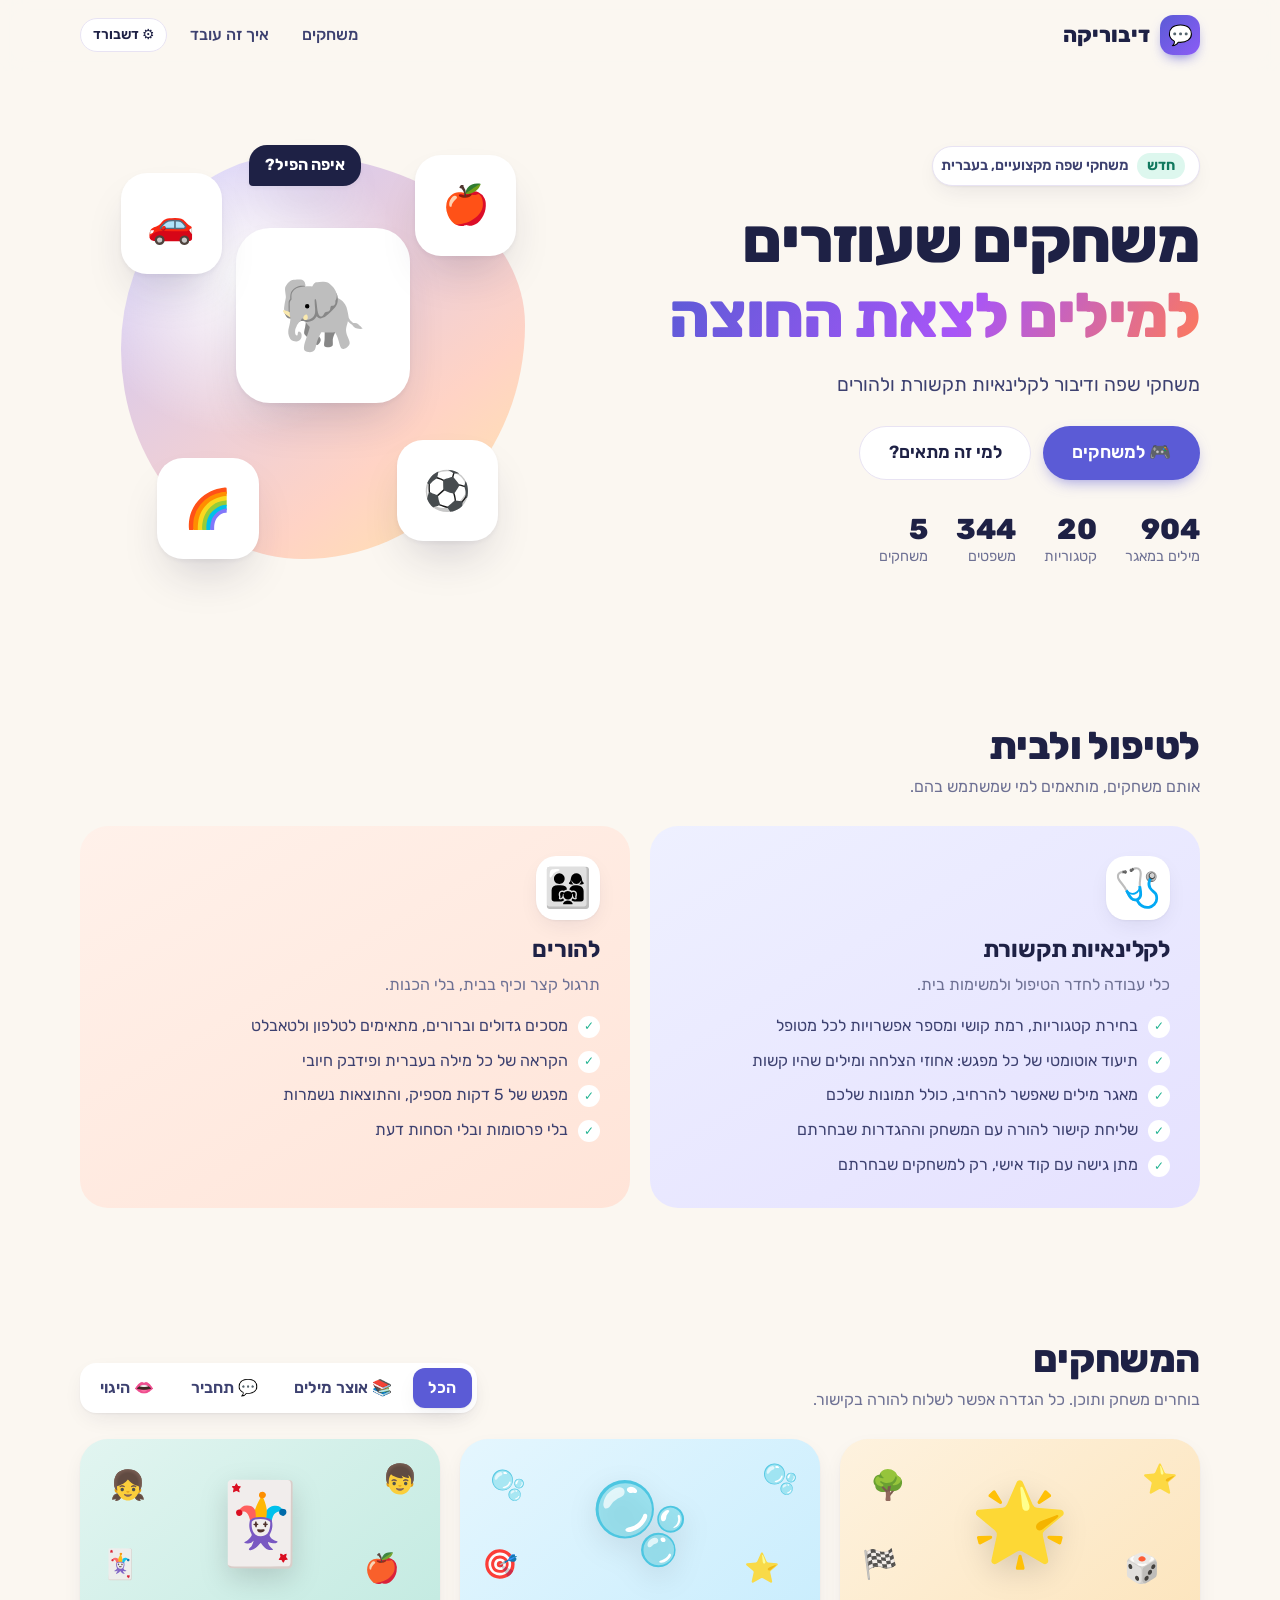
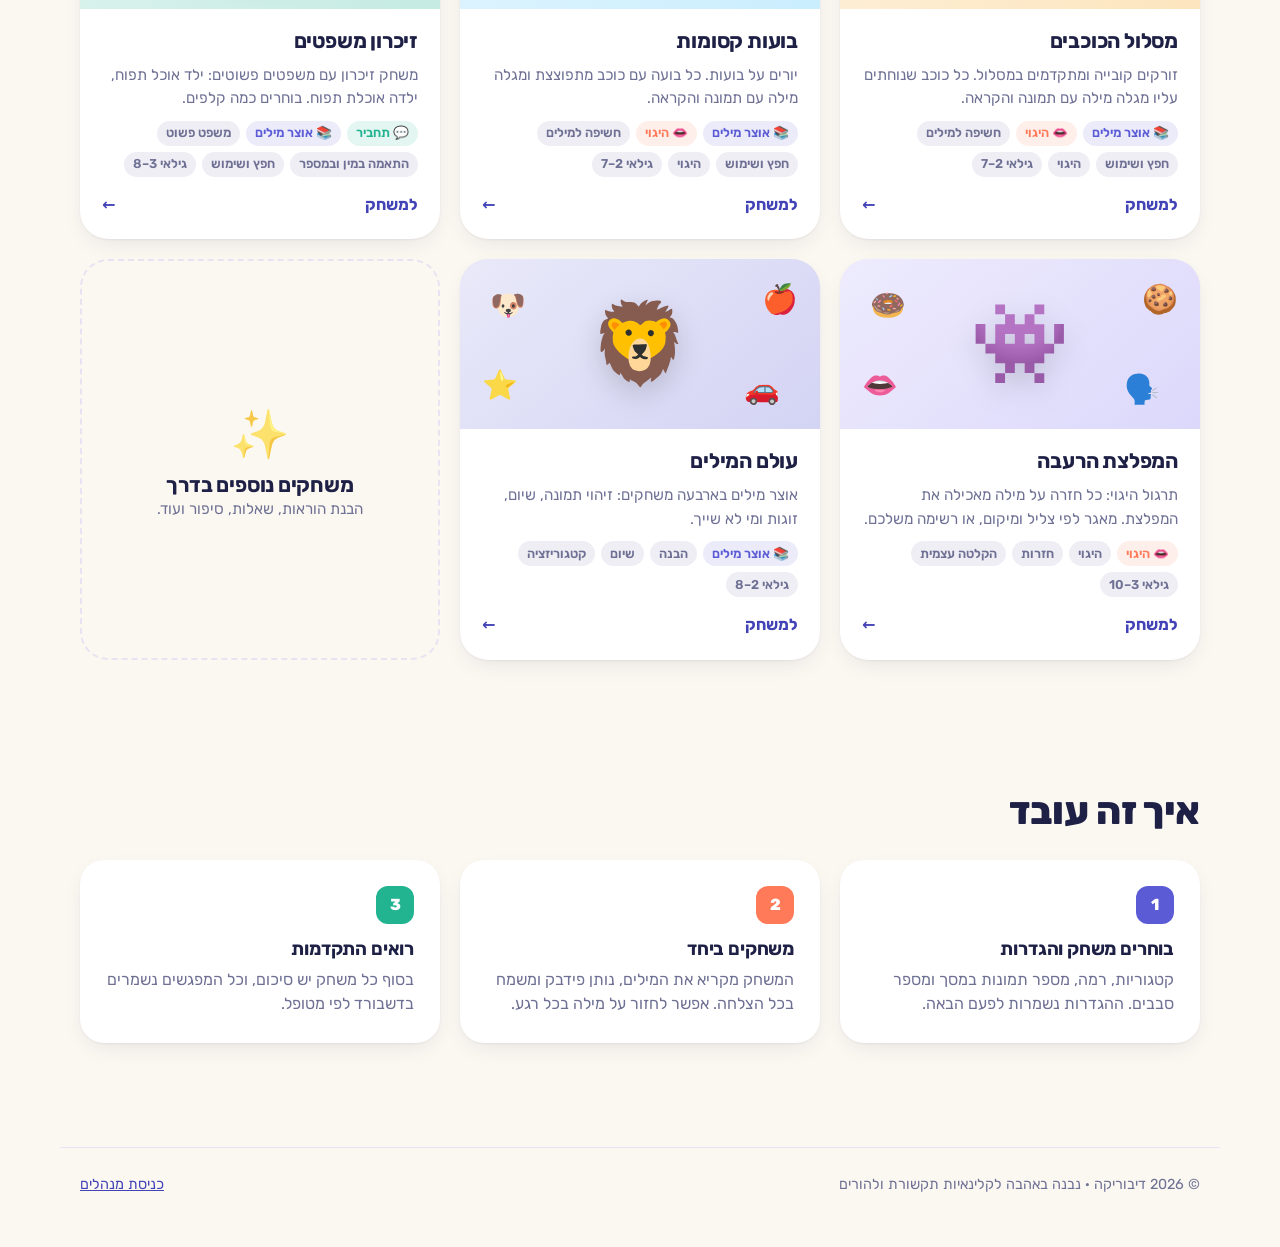
==== index.html @ 1055970c "דיבוריקה: משחקי שפה ודיבור לקלינאיות תקשורת ולהורים Co-Authored-By: Claude Opus 5.5 <noreply@anthrop" ====
<!doctype html>
<html lang="he" dir="rtl">
<head>
<meta charset="utf-8">
<meta name="viewport" content="width=device-width, initial-scale=1, viewport-fit=cover">
<title>דיבוריקה · משחקי שפה ודיבור</title>
<meta name="description" content="משחקי שפה ודיבור לקלינאיות תקשורת ולהורים: אוצר מילים, שיום, הבנה וקטגוריזציה.">
<meta name="theme-color" content="#5B5BD6">
<link rel="icon" href="data:image/svg+xml,<svg xmlns='http://www.w3.org/2000/svg' viewBox='0 0 100 100'><text y='.9em' font-size='90'>💬</text></svg>">
<link rel="preconnect" href="https://fonts.googleapis.com">
<link rel="preconnect" href="https://fonts.gstatic.com" crossorigin>
<link href="https://fonts.googleapis.com/css2?family=Rubik:wght@400;500;600;700;800&family=Noto+Color+Emoji&display=swap" rel="stylesheet">
<link rel="stylesheet" href="assets/style.css">
<style>
  .wrap { max-width: 1160px; margin: 0 auto; padding: 0 20px; }
  header.top { position: sticky; top: 0; z-index: 20; background: color-mix(in srgb, var(--bg) 82%, transparent); backdrop-filter: blur(12px); border-bottom: 1px solid transparent; transition: border-color .2s; }
  header.top.scrolled { border-bottom-color: var(--line); }
  .top .wrap { display: flex; align-items: center; justify-content: space-between; height: 70px; gap: 12px; }
  .logo { display: flex; align-items: center; gap: 10px; text-decoration: none; color: var(--ink); font-weight: 800; font-size: 1.35rem; }
  .logo-mark { width: 40px; height: 40px; border-radius: 13px; display: grid; place-items: center; background: linear-gradient(135deg, var(--brand), #8B5CF6); color: #fff; font-size: 20px; box-shadow: 0 6px 14px -6px var(--brand); }
  .logo-mark span { font-family: var(--emoji); }
  .top nav { display: flex; align-items: center; gap: 4px; }
  .top nav a.link { padding: .5em .9em; border-radius: 99px; text-decoration: none; color: var(--ink-2); font-weight: 500; }
  .top nav a.link:hover { background: var(--brand-soft); color: var(--brand-ink); }
  .user-pill { display: inline-flex; align-items: center; gap: 8px; }
  @media (max-width: 720px) { .top nav a.link { display: none; } }

  .hero { position: relative; overflow: hidden; padding: 56px 0 72px; }
  .hero .wrap { display: grid; grid-template-columns: 1.1fr .9fr; gap: 40px; align-items: center; }
  .eyebrow { display: inline-flex; align-items: center; gap: 8px; background: #fff; border: 1px solid var(--line); padding: 6px 14px 6px 8px; border-radius: 99px; font-weight: 600; font-size: .9rem; color: var(--ink-2); box-shadow: var(--shadow); }
  .eyebrow b { background: var(--mint-soft); color: #11795F; padding: 2px 10px; border-radius: 99px; font-weight: 700; }
  .hero h1 { font-size: clamp(2.3rem, 5.2vw, 3.9rem); font-weight: 800; margin: 18px 0 16px; letter-spacing: -.02em; }
  .hero h1 em { font-style: normal; background: linear-gradient(120deg, var(--brand), #A855F7 55%, var(--coral)); -webkit-background-clip: text; background-clip: text; color: transparent; }
  .hero .lead { font-size: 1.2rem; color: var(--ink-2); max-width: 34em; }
  .hero .ctas { display: flex; gap: 12px; flex-wrap: wrap; margin-top: 26px; }
  .stats { display: flex; gap: 28px; margin-top: 34px; flex-wrap: wrap; }
  .stats div { display: grid; }
  .stats b { font-size: 1.8rem; font-weight: 800; color: var(--ink); line-height: 1.1; }
  .stats span { color: var(--muted); font-size: .9rem; }

  .stage { position: relative; aspect-ratio: 1; max-width: 460px; margin-inline: auto; width: 100%; }
  .blob { position: absolute; inset: 6%; border-radius: 42% 58% 55% 45% / 48% 42% 58% 52%; background: radial-gradient(circle at 30% 30%, #fff 0, transparent 40%), linear-gradient(140deg, #C7C6FF, #FFD3C5 70%, #FFE7A8); animation: morph 14s ease-in-out infinite; }
  @keyframes morph { 50% { border-radius: 55% 45% 42% 58% / 58% 52% 48% 42%; transform: rotate(8deg); } }
  .bubble { position: absolute; background: #fff; border-radius: 26px; box-shadow: var(--shadow-lg); display: grid; place-items: center; font-family: var(--emoji); animation: float 6s ease-in-out infinite; }
  .bubble small { font-family: var(--font); font-size: .85rem; font-weight: 700; color: var(--ink-2); margin-top: -4px; }
  .b1 { width: 38%; aspect-ratio: 1; top: 22%; right: 31%; font-size: 4.5rem; animation-delay: -1s; border-radius: 34px; }
  .b2 { width: 22%; aspect-ratio: 1; top: 6%; right: 8%; font-size: 2.4rem; animation-delay: -2s; }
  .b3 { width: 22%; aspect-ratio: 1; top: 10%; left: 6%; font-size: 2.4rem; animation-delay: -3s; }
  .b4 { width: 22%; aspect-ratio: 1; bottom: 10%; right: 12%; font-size: 2.4rem; animation-delay: -4s; }
  .b5 { width: 22%; aspect-ratio: 1; bottom: 6%; left: 14%; font-size: 2.4rem; animation-delay: -5s; }
  .speech { position: absolute; top: 4%; left: 34%; background: var(--ink); color: #fff; padding: 8px 16px; border-radius: 18px 18px 18px 4px; font-weight: 700; box-shadow: var(--shadow-lg); animation: float 5s ease-in-out infinite; }
  @keyframes float { 50% { transform: translateY(-10px); } }
  @media (max-width: 860px) { .hero .wrap { grid-template-columns: 1fr; } .stage { max-width: 340px; order: -1; } .hero { padding-top: 24px; } }

  section.block { padding: 64px 0; }
  .sec-head { display: flex; align-items: end; justify-content: space-between; gap: 16px; margin-bottom: 26px; flex-wrap: wrap; }
  .sec-head h2 { font-size: clamp(1.7rem, 3.4vw, 2.4rem); font-weight: 800; margin: 0; }
  .sec-head p { margin: 6px 0 0; color: var(--muted); }
  .sec-head .seg { background: #fff; box-shadow: var(--shadow); }
  .sec-head .seg button.on { background: var(--brand); color: #fff; }

  .audience { display: grid; grid-template-columns: 1fr 1fr; gap: 20px; }
  .aud { border-radius: 28px; padding: 30px; position: relative; overflow: hidden; }
  .aud.slp { background: linear-gradient(150deg, #EEF0FF, #E5E1FF); }
  .aud.parents { background: linear-gradient(150deg, #FFF1EA, #FFE4D8); }
  .aud .ico { font-family: var(--emoji); font-size: 2.4rem; width: 64px; height: 64px; border-radius: 20px; background: #fff; display: grid; place-items: center; box-shadow: var(--shadow); margin-bottom: 16px; }
  .aud h3 { font-size: 1.45rem; }
  .aud ul { margin: 12px 0 0; padding: 0; list-style: none; display: grid; gap: 10px; }
  .aud li { display: flex; gap: 10px; align-items: start; color: var(--ink-2); }
  .aud li::before { content: '✓'; flex: none; width: 22px; height: 22px; border-radius: 50%; background: #fff; display: grid; place-items: center; font-size: .75rem; font-weight: 800; color: var(--mint); margin-top: 2px; }
  @media (max-width: 760px) { .audience { grid-template-columns: 1fr; } }

  .games { display: grid; grid-template-columns: repeat(auto-fill, minmax(290px, 1fr)); gap: 20px; }
  .game { background: var(--card); border-radius: 28px; box-shadow: var(--shadow); overflow: hidden; display: flex; flex-direction: column; text-decoration: none; color: inherit; transition: transform .2s, box-shadow .2s; }
  .game:hover { transform: translateY(-4px); box-shadow: var(--shadow-lg); }
  .game .art { height: 170px; display: grid; place-items: center; position: relative; overflow: hidden; }
  .game .art .em { font-family: var(--emoji); font-size: 5rem; filter: drop-shadow(0 10px 14px rgba(0,0,0,.15)); transition: transform .3s; }
  .game:hover .art .em { transform: scale(1.08) rotate(-4deg); }
  .game .art .mini { position: absolute; font-family: var(--emoji); font-size: 1.8rem; opacity: .9; }
  .game .body { padding: 20px 22px 22px; display: flex; flex-direction: column; gap: 10px; flex: 1; }
  .game h3 { font-size: 1.3rem; margin: 0; }
  .game p { margin: 0; color: var(--muted); font-size: .95rem; }
  .game .tags { display: flex; gap: 6px; flex-wrap: wrap; }
  .game .go { margin-top: auto; padding-top: 6px; display: flex; justify-content: space-between; align-items: center; font-weight: 700; color: var(--brand-ink); }
  .game.soon { border: 2px dashed var(--line); background: transparent; box-shadow: none; align-items: center; justify-content: center; text-align: center; padding: 30px; min-height: 280px; }
  .game.soon:hover { transform: none; box-shadow: none; }
  .game.soon .em { font-family: var(--emoji); font-size: 3rem; opacity: .7; }

  .steps { display: grid; grid-template-columns: repeat(3, 1fr); gap: 20px; counter-reset: s; }
  .step { background: var(--card); border-radius: 24px; padding: 26px; box-shadow: var(--shadow); position: relative; }
  .step::before { counter-increment: s; content: counter(s); width: 38px; height: 38px; border-radius: 12px; background: var(--brand); color: #fff; font-weight: 800; display: grid; place-items: center; margin-bottom: 14px; }
  .step:nth-child(2)::before { background: var(--coral); }
  .step:nth-child(3)::before { background: var(--mint); }
  .step h3 { font-size: 1.15rem; }
  .step p { color: var(--muted); margin: 0; }
  @media (max-width: 760px) { .steps { grid-template-columns: 1fr; } }

  footer { padding: 40px 0 50px; color: var(--muted); font-size: .9rem; }
  footer .wrap { display: flex; justify-content: space-between; gap: 16px; flex-wrap: wrap; border-top: 1px solid var(--line); padding-top: 26px; }
</style>
</head>
<body>
<header class="top" id="top">
  <div class="wrap">
    <a class="logo" href="index.html"><span class="logo-mark"><span>💬</span></span><span id="siteName">דיבוריקה</span></a>
    <nav>
      <a class="link" href="#games">משחקים</a>
      <a class="link" href="#how">איך זה עובד</a>
      <span id="userArea"></span>
      <a class="btn btn-outline btn-sm" href="dashboard.html">⚙️ דשבורד</a>
    </nav>
  </div>
</header>

<main>
  <section class="hero">
    <div class="wrap">
      <div>
        <span class="eyebrow"><b>חדש</b> משחקי שפה מקצועיים, בעברית</span>
        <h1>משחקים שעוזרים <em>למילים לצאת החוצה</em></h1>
        <p class="lead" id="tagline">משחקי שפה ודיבור לקלינאיות תקשורת ולהורים. בונים יחד אוצר מילים, הבנה ושיום, בטיפול ובבית.</p>
        <div class="ctas">
          <a class="btn btn-primary btn-lg" href="#games">🎮 למשחקים</a>
          <a class="btn btn-outline btn-lg" href="#for">למי זה מתאים?</a>
        </div>
        <div class="stats">
          <div><b id="statWords">–</b><span>מילים במאגר</span></div>
          <div><b id="statCats">–</b><span>קטגוריות</span></div>
          <div><b id="statSent">–</b><span>משפטים</span></div>
          <div><b id="statGames">–</b><span>משחקים</span></div>
        </div>
      </div>
      <div class="stage" aria-hidden="true">
        <div class="blob"></div>
        <div class="speech">איפה הפיל?</div>
        <div class="bubble b1">🐘</div>
        <div class="bubble b2">🍎</div>
        <div class="bubble b3">🚗</div>
        <div class="bubble b4">⚽</div>
        <div class="bubble b5">🌈</div>
      </div>
    </div>
  </section>

  <section class="block" id="for">
    <div class="wrap">
      <div class="sec-head"><div><h2>לטיפול ולבית</h2><p>אותם משחקים, מותאמים למי שמשתמש בהם.</p></div></div>
      <div class="audience">
        <div class="aud slp">
          <div class="ico">🩺</div>
          <h3>לקלינאיות תקשורת</h3>
          <p class="muted">כלי עבודה לחדר הטיפול ולמשימות בית.</p>
          <ul>
            <li>בחירת קטגוריות, רמת קושי ומספר אפשרויות לכל מטופל</li>
            <li>תיעוד אוטומטי של כל מפגש: אחוזי הצלחה ומילים שהיו קשות</li>
            <li>מאגר מילים שאפשר להרחיב, כולל תמונות שלכם</li>
            <li>שליחת קישור להורה עם המשחק וההגדרות שבחרתם</li>
            <li>מתן גישה עם קוד אישי, רק למשחקים שבחרתם</li>
          </ul>
        </div>
        <div class="aud parents">
          <div class="ico">👨‍👩‍👧</div>
          <h3>להורים</h3>
          <p class="muted">תרגול קצר וכיף בבית, בלי הכנות.</p>
          <ul>
            <li>מסכים גדולים וברורים, מתאימים לטלפון ולטאבלט</li>
            <li>הקראה של כל מילה בעברית ופידבק חיובי</li>
            <li>מפגש של 5 דקות מספיק, והתוצאות נשמרות</li>
            <li>בלי פרסומות ובלי הסחות דעת</li>
          </ul>
        </div>
      </div>
    </div>
  </section>

  <section class="block" id="games">
    <div class="wrap">
      <div class="sec-head"><div><h2>המשחקים</h2><p>בוחרים משחק ותוכן. כל הגדרה אפשר לשלוח להורה בקישור.</p></div><div class="seg" id="domains"></div></div>
      <div class="games" id="gameGrid"></div>
    </div>
  </section>

  <section class="block" id="how">
    <div class="wrap">
      <div class="sec-head"><div><h2>איך זה עובד</h2></div></div>
      <div class="steps">
        <div class="step"><h3>בוחרים משחק והגדרות</h3><p>קטגוריות, רמה, מספר תמונות במסך ומספר סבבים. ההגדרות נשמרות לפעם הבאה.</p></div>
        <div class="step"><h3>משחקים ביחד</h3><p>המשחק מקריא את המילים, נותן פידבק ומשמח בכל הצלחה. אפשר לחזור על מילה בכל רגע.</p></div>
        <div class="step"><h3>רואים התקדמות</h3><p>בסוף כל משחק יש סיכום, וכל המפגשים נשמרים בדשבורד לפי מטופל.</p></div>
      </div>
    </div>
  </section>
</main>

<footer>
  <div class="wrap">
    <span>© <span id="year"></span> <span class="siteNameF">דיבוריקה</span> · נבנה באהבה לקלינאיות תקשורת ולהורים</span>
    <a href="dashboard.html">כניסת מנהלים</a>
  </div>
</footer>

<script src="data/words.js"></script>
<script src="data/uses.js"></script>
<script src="data/sentences.js"></script>
<script src="data/artic.js"></script>
<script src="data/games.js"></script>
<script src="assets/core.js"></script>
<script>
(function () {
  let domain = '';
  document.getElementById('year').textContent = new Date().getFullYear();

  function render() {
    const st = DIB.get().settings;
    document.getElementById('siteName').textContent = st.siteName;
    document.querySelectorAll('.siteNameF').forEach(e => e.textContent = st.siteName);
    document.title = st.siteName + ' · משחקי שפה ודיבור';
    document.getElementById('tagline').textContent = st.tagline;
    document.getElementById('statWords').textContent = DIB.words().length.toLocaleString('he-IL');
    document.getElementById('statCats').textContent = DIB.categories().length;
    document.getElementById('statWords').textContent = (DIB.words().length + DIB.items('artic').length + DIB.items('uses').length).toLocaleString('he-IL');
    document.getElementById('statSent').textContent = DIB.items('sentences').length;
    document.getElementById('statGames').textContent = DIB.games().length;
    const dm = document.getElementById('domains');
    dm.innerHTML = '<button data-d="" class="' + (!domain ? 'on' : '') + '">הכל</button>' + Object.keys(DIB_DOMAINS).map(k => '<button data-d="' + k + '" class="' + (domain === k ? 'on' : '') + '">' + DIB_DOMAINS[k].emoji + ' ' + DIB_DOMAINS[k].name + '</button>').join('');
    dm.querySelectorAll('button').forEach(b => b.onclick = () => { domain = b.dataset.d; render(); });

    const u = DIB.currentUser();
    const ua = document.getElementById('userArea');
    ua.innerHTML = u
      ? '<span class="user-pill"><span class="chip">👋 ' + DIB.esc(u.name) + '</span><button class="btn btn-ghost btn-sm" id="logout">יציאה</button></span>'
      : (st.requireLogin ? '<button class="btn btn-ghost btn-sm" id="login">כניסה עם קוד</button>' : '');
    const lo = document.getElementById('logout'); if (lo) lo.onclick = () => { DIB.logout(); render(); };
    const li = document.getElementById('login'); if (li) li.onclick = () => DIB.loginDialog({ cancel: '#' }).then(render);

    const grid = document.getElementById('gameGrid');
    const minis = ['🍎', '🚗', '🐶', '⭐'];
    const MINI = { path: ['⭐', '🎲', '🌳', '🏁'], bubbles: ['🫧', '⭐', '🫧', '🎯'], memory: ['👦', '🍎', '👧', '🃏'], monster: ['🍪', '🗣️', '🍩', '👄'], vocab: minis };
    grid.innerHTML = DIB.games().filter(g => !domain || (g.domains || []).includes(domain)).map(g => {
      const locked = !DIB.canPlay(u, g.id);
      return '<a class="game" href="' + g.url + '">' +
        '<div class="art" style="background:linear-gradient(140deg,' + g.color + '22,' + g.color + '44)">' +
        (MINI[g.id] || minis).map((m, i) => '<span class="mini" style="' + ['top:18px;right:22px', 'bottom:18px;right:40px', 'top:24px;left:30px', 'bottom:22px;left:22px'][i] + '">' + m + '</span>').join('') +
        '<span class="em">' + g.emoji + '</span></div>' +
        '<div class="body"><h3>' + DIB.esc(g.name) + '</h3><p>' + DIB.esc(g.desc) + '</p>' +
        '<div class="tags">' + (g.domains || []).map(d => '<span class="chip" style="background:' + DIB_DOMAINS[d].color + '1f;color:' + DIB_DOMAINS[d].color + '">' + DIB_DOMAINS[d].emoji + ' ' + DIB_DOMAINS[d].name + '</span>').join('') + g.skills.map(k => '<span class="chip gray">' + DIB.esc(k) + '</span>').join('') + '<span class="chip gray">גילאי ' + DIB.esc(g.ages) + '</span></div>' +
        '<div class="go"><span>' + (locked ? '🔒 כניסה עם קוד' : 'למשחק') + '</span><span>←</span></div></div></a>';
    }).join('') +
    '<div class="game soon"><div class="em">✨</div><h3>משחקים נוספים בדרך</h3><p class="muted">הבנת הוראות, שאלות, סיפור ועוד.</p></div>';
  }

  render();
  DIB.on('change', render);
  const top = document.getElementById('top');
  addEventListener('scroll', () => top.classList.toggle('scrolled', scrollY > 8), { passive: true });
})();
</script>
</body>
</html>
---- assets/style.css ----
/* דיבוריקה · עיצוב משותף */
:root {
  --bg: #FBF7F1;
  --bg-2: #F3EEFF;
  --card: #FFFFFF;
  --ink: #1E2145;
  --ink-2: #3D4170;
  --muted: #6E7194;
  --line: #E8E3F3;
  --brand: #5B5BD6;
  --brand-ink: #4343B8;
  --brand-soft: #ECECFF;
  --coral: #FF7A59;
  --coral-soft: #FFE9E2;
  --mint: #22B391;
  --mint-soft: #DDF7EE;
  --sun: #FFBF3C;
  --sun-soft: #FFF3D6;
  --pink: #EC4899;
  --danger: #E5484D;
  --danger-soft: #FFE5E6;
  --radius: 22px;
  --radius-sm: 14px;
  --shadow: 0 1px 2px rgba(30, 33, 69, .05), 0 8px 24px -8px rgba(30, 33, 69, .12);
  --shadow-lg: 0 2px 4px rgba(30, 33, 69, .05), 0 24px 48px -16px rgba(30, 33, 69, .22);
  --font: 'Rubik', 'Heebo', system-ui, -apple-system, 'Segoe UI', Arial, sans-serif;
  --emoji: 'Noto Color Emoji', 'Apple Color Emoji', 'Segoe UI Emoji', sans-serif;
  color-scheme: light;
}

*, *::before, *::after { box-sizing: border-box; }
html { -webkit-text-size-adjust: 100%; }
body {
  margin: 0; background: var(--bg); color: var(--ink);
  font-family: var(--font); font-size: 16px; line-height: 1.55;
  -webkit-font-smoothing: antialiased;
}
h1, h2, h3, h4 { margin: 0 0 .4em; line-height: 1.2; letter-spacing: -.01em; }
p { margin: 0 0 1em; }
a { color: var(--brand-ink); }
button, input, select, textarea { font: inherit; color: inherit; }
img { max-width: 100%; }
.muted { color: var(--muted); }
.small { font-size: .875rem; }
.hidden, [hidden] { display: none !important; }
.sr-only { position: absolute; width: 1px; height: 1px; overflow: hidden; clip: rect(0 0 0 0); white-space: nowrap; }
:focus-visible { outline: 3px solid color-mix(in srgb, var(--brand) 55%, transparent); outline-offset: 2px; border-radius: 8px; }

/* ---------- כפתורים ---------- */
.btn {
  display: inline-flex; align-items: center; justify-content: center; gap: .5em;
  min-height: 44px; padding: .55em 1.15em; border-radius: 999px; border: 1.5px solid transparent;
  background: var(--card); color: var(--ink); font-weight: 600; text-decoration: none; cursor: pointer;
  transition: transform .12s ease, box-shadow .2s ease, background .2s ease, border-color .2s;
  white-space: nowrap; user-select: none;
}
.btn:hover { transform: translateY(-1px); }
.btn:active { transform: translateY(1px) scale(.98); }
.btn[disabled] { opacity: .5; pointer-events: none; }
.btn-primary { background: var(--brand); color: #fff; box-shadow: 0 6px 16px -6px color-mix(in srgb, var(--brand) 70%, transparent); }
.btn-primary:hover { background: var(--brand-ink); }
.btn-coral { background: var(--coral); color: #fff; box-shadow: 0 6px 16px -6px color-mix(in srgb, var(--coral) 70%, transparent); }
.btn-mint { background: var(--mint); color: #fff; }
.btn-outline { border-color: var(--line); background: var(--card); }
.btn-outline:hover { border-color: var(--brand); color: var(--brand-ink); }
.btn-ghost { background: transparent; }
.btn-ghost:hover { background: var(--brand-soft); }
.btn-danger { background: var(--danger-soft); color: var(--danger); }
.btn-danger:hover { background: var(--danger); color: #fff; }
.btn-sm { min-height: 34px; padding: .3em .85em; font-size: .875rem; }
.btn-lg { min-height: 54px; padding: .7em 1.6em; font-size: 1.1rem; }
.btn-icon { width: 44px; padding: 0; }
.btn-icon.btn-sm { width: 34px; }

/* ---------- טפסים ---------- */
.field { display: grid; gap: 6px; margin-bottom: 14px; }
.field > span { font-weight: 600; font-size: .9rem; color: var(--ink-2); }
.input, select.input, textarea.input {
  width: 100%; min-height: 44px; padding: .55em .9em; border-radius: 12px; border: 1.5px solid var(--line);
  background: #fff; transition: border-color .15s, box-shadow .15s;
}
.input:focus { outline: none; border-color: var(--brand); box-shadow: 0 0 0 4px var(--brand-soft); }
textarea.input { min-height: 120px; resize: vertical; line-height: 1.6; }
.check { display: inline-flex; align-items: center; gap: .5em; cursor: pointer; }
.check input { width: 18px; height: 18px; accent-color: var(--brand); }

.switch { position: relative; display: inline-block; width: 46px; height: 26px; flex: none; }
.switch input { opacity: 0; width: 0; height: 0; }
.switch i { position: absolute; inset: 0; border-radius: 99px; background: #D9D6E8; transition: .2s; cursor: pointer; }
.switch i::after { content: ''; position: absolute; top: 3px; right: 3px; width: 20px; height: 20px; border-radius: 50%; background: #fff; box-shadow: 0 1px 3px rgba(0,0,0,.2); transition: .2s; }
.switch input:checked + i { background: var(--mint); }
.switch input:checked + i::after { right: 23px; }
.switch input:focus-visible + i { outline: 3px solid var(--brand-soft); }

.seg { display: inline-flex; flex-wrap: wrap; gap: 6px; padding: 5px; border-radius: 16px; background: var(--bg-2); }
.seg button { border: 0; background: transparent; padding: .45em .95em; border-radius: 12px; font-weight: 600; cursor: pointer; color: var(--ink-2); min-height: 38px; }
.seg button.on { background: #fff; color: var(--brand-ink); box-shadow: var(--shadow); }

.chip { display: inline-flex; align-items: center; gap: .35em; padding: .2em .7em; border-radius: 99px; background: var(--brand-soft); color: var(--brand-ink); font-size: .8rem; font-weight: 600; }
.chip.mint { background: var(--mint-soft); color: #11795F; }
.chip.coral { background: var(--coral-soft); color: #C2410C; }
.chip.sun { background: var(--sun-soft); color: #9A6100; }
.chip.gray { background: #F0EEF5; color: var(--muted); }

/* ---------- כרטיסים ---------- */
.card { background: var(--card); border-radius: var(--radius); box-shadow: var(--shadow); padding: 22px; }

/* ---------- תמונות מילים ---------- */
.pic-emoji { font-family: var(--emoji); line-height: 1; display: inline-block; }
.pic-img { object-fit: contain; display: block; }
.pic-multi { display: inline-flex; align-items: center; justify-content: center; gap: .08em; line-height: 1; }
.pic-multi .pic-emoji { font-size: 1em; }
.pic-multi.n2 .pic-emoji { font-size: .78em; }
.pic-multi.n3 .pic-emoji { font-size: .62em; }
.pic-letter { display: inline-grid; place-items: center; width: 1.25em; height: 1.25em; border-radius: .32em; background: linear-gradient(140deg, var(--brand-soft), var(--coral-soft)); line-height: 1; }
.pic-letter span { font-size: .62em; font-weight: 800; color: var(--brand-ink); font-family: var(--font); }
.hl { color: var(--coral); text-decoration: underline; text-decoration-thickness: .12em; text-underline-offset: .18em; }

/* ---------- חלונות ---------- */
dialog.modal { border: 0; padding: 0; border-radius: 26px; box-shadow: var(--shadow-lg); max-width: min(560px, calc(100vw - 32px)); width: 100%; background: var(--card); color: var(--ink); }
dialog.modal::backdrop { background: rgba(30, 33, 69, .45); backdrop-filter: blur(4px); }
.modal-body { padding: 26px; max-height: calc(100vh - 80px); overflow: auto; }
.modal-head { display: flex; align-items: center; justify-content: space-between; gap: 12px; margin-bottom: 14px; }
.modal-head h2 { margin: 0; font-size: 1.35rem; }
.modal-foot { display: flex; gap: 10px; justify-content: flex-start; flex-wrap: wrap; margin-top: 18px; }

.login-card { padding: 34px 28px 26px; text-align: center; display: grid; gap: 12px; }
.login-badge { width: 72px; height: 72px; border-radius: 24px; margin: 0 auto 4px; display: grid; place-items: center; font-size: 36px; font-family: var(--emoji); background: linear-gradient(135deg, var(--brand-soft), var(--coral-soft)); }
.login-card h2 { margin: 0; }
.login-card p { margin: 0; }
.code-input { font-size: 2rem; text-align: center; letter-spacing: .35em; padding: .3em; border-radius: 16px; border: 2px solid var(--line); direction: ltr; }
.code-input:focus { outline: none; border-color: var(--brand); box-shadow: 0 0 0 4px var(--brand-soft); }
.login-err { color: var(--danger); min-height: 1.4em; font-size: .9rem; }
.login-card .check { justify-content: center; color: var(--muted); font-size: .9rem; }
.shake { animation: shake .35s; }
@keyframes shake { 25% { transform: translateX(-8px); } 50% { transform: translateX(8px); } 75% { transform: translateX(-4px); } }

/* ---------- הודעות ---------- */
.toasts { position: fixed; bottom: 20px; left: 50%; transform: translateX(-50%); display: grid; gap: 8px; z-index: 1000; width: max-content; max-width: calc(100vw - 32px); }
.toast { background: var(--ink); color: #fff; padding: 12px 18px; border-radius: 14px; box-shadow: var(--shadow-lg); font-weight: 500; animation: toastIn .25s ease; }
.toast.error { background: var(--danger); }
.toast.ok { background: var(--mint); }
.toast.out { opacity: 0; transform: translateY(8px); transition: .3s; }
@keyframes toastIn { from { opacity: 0; transform: translateY(10px); } }

/* ---------- קונפטי ---------- */
.confetti-layer { position: fixed; inset: 0; pointer-events: none; z-index: 999; overflow: hidden; }
.confetti-layer i { position: absolute; top: -20px; width: 10px; height: 14px; border-radius: 3px; animation: fall linear forwards; }
@keyframes fall { to { transform: translate(var(--dx), 105vh) rotate(var(--r)); opacity: .9; } }

/* ---------- חסום ---------- */
.blocked { min-height: 100vh; display: grid; place-items: center; padding: 16px; }
.blocked-card { text-align: center; background: var(--card); border-radius: 28px; padding: 40px 28px; box-shadow: var(--shadow-lg); max-width: 420px; }
.blocked-card .big { font-size: 64px; font-family: var(--emoji); }

@media (prefers-reduced-motion: reduce) {
  *, *::before, *::after { animation-duration: .01ms !important; transition-duration: .01ms !important; }
}
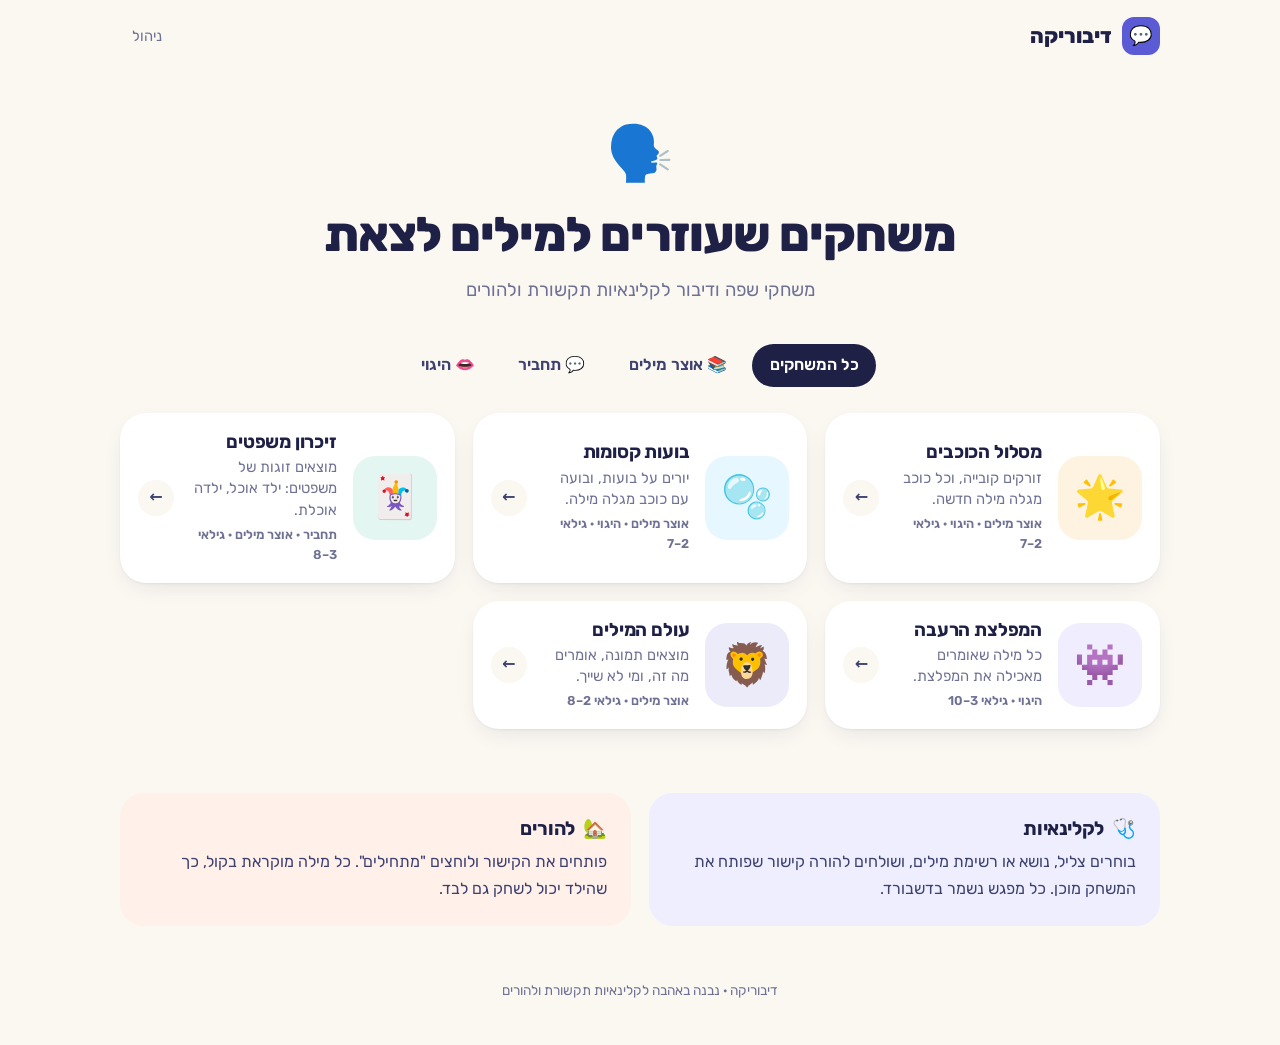
==== commit dd4bb0fc: "עיצוב רגוע ופשוט יותר: דף בית ממוקד, הגדרות נוספות מוסתרות, תפריט ניהול מקובץ Co-Authored-By: Claude" ====
--- a/index.html
+++ b/index.html
@@ -4,200 +4,81 @@
 <meta charset="utf-8">
 <meta name="viewport" content="width=device-width, initial-scale=1, viewport-fit=cover">
 <title>דיבוריקה · משחקי שפה ודיבור</title>
-<meta name="description" content="משחקי שפה ודיבור לקלינאיות תקשורת ולהורים: אוצר מילים, שיום, הבנה וקטגוריזציה.">
-<meta name="theme-color" content="#5B5BD6">
+<meta name="description" content="משחקי שפה ודיבור לקלינאיות תקשורת ולהורים: אוצר מילים, תחביר והיגוי.">
+<meta name="theme-color" content="#FBF7F1">
 <link rel="icon" href="data:image/svg+xml,<svg xmlns='http://www.w3.org/2000/svg' viewBox='0 0 100 100'><text y='.9em' font-size='90'>💬</text></svg>">
 <link rel="preconnect" href="https://fonts.googleapis.com">
 <link rel="preconnect" href="https://fonts.gstatic.com" crossorigin>
 <link href="https://fonts.googleapis.com/css2?family=Rubik:wght@400;500;600;700;800&family=Noto+Color+Emoji&display=swap" rel="stylesheet">
 <link rel="stylesheet" href="assets/style.css">
 <style>
-  .wrap { max-width: 1160px; margin: 0 auto; padding: 0 20px; }
-  header.top { position: sticky; top: 0; z-index: 20; background: color-mix(in srgb, var(--bg) 82%, transparent); backdrop-filter: blur(12px); border-bottom: 1px solid transparent; transition: border-color .2s; }
-  header.top.scrolled { border-bottom-color: var(--line); }
-  .top .wrap { display: flex; align-items: center; justify-content: space-between; height: 70px; gap: 12px; }
-  .logo { display: flex; align-items: center; gap: 10px; text-decoration: none; color: var(--ink); font-weight: 800; font-size: 1.35rem; }
-  .logo-mark { width: 40px; height: 40px; border-radius: 13px; display: grid; place-items: center; background: linear-gradient(135deg, var(--brand), #8B5CF6); color: #fff; font-size: 20px; box-shadow: 0 6px 14px -6px var(--brand); }
-  .logo-mark span { font-family: var(--emoji); }
-  .top nav { display: flex; align-items: center; gap: 4px; }
-  .top nav a.link { padding: .5em .9em; border-radius: 99px; text-decoration: none; color: var(--ink-2); font-weight: 500; }
-  .top nav a.link:hover { background: var(--brand-soft); color: var(--brand-ink); }
-  .user-pill { display: inline-flex; align-items: center; gap: 8px; }
-  @media (max-width: 720px) { .top nav a.link { display: none; } }
+  .wrap { max-width: 1080px; margin: 0 auto; padding: 0 20px; }
+  header.top .wrap { display: flex; align-items: center; justify-content: space-between; height: 72px; gap: 12px; }
+  .logo { display: flex; align-items: center; gap: 10px; text-decoration: none; color: var(--ink); font-weight: 800; font-size: 1.3rem; }
+  .logo-mark { width: 38px; height: 38px; border-radius: 12px; display: grid; place-items: center; background: var(--brand); font-family: var(--emoji); font-size: 19px; }
+  .top-actions { display: flex; align-items: center; gap: 6px; }
+  .link-quiet { color: var(--muted); text-decoration: none; font-size: .92rem; padding: .5em .8em; border-radius: 99px; }
+  .link-quiet:hover { color: var(--ink); background: #0000000a; }
 
-  .hero { position: relative; overflow: hidden; padding: 56px 0 72px; }
-  .hero .wrap { display: grid; grid-template-columns: 1.1fr .9fr; gap: 40px; align-items: center; }
-  .eyebrow { display: inline-flex; align-items: center; gap: 8px; background: #fff; border: 1px solid var(--line); padding: 6px 14px 6px 8px; border-radius: 99px; font-weight: 600; font-size: .9rem; color: var(--ink-2); box-shadow: var(--shadow); }
-  .eyebrow b { background: var(--mint-soft); color: #11795F; padding: 2px 10px; border-radius: 99px; font-weight: 700; }
-  .hero h1 { font-size: clamp(2.3rem, 5.2vw, 3.9rem); font-weight: 800; margin: 18px 0 16px; letter-spacing: -.02em; }
-  .hero h1 em { font-style: normal; background: linear-gradient(120deg, var(--brand), #A855F7 55%, var(--coral)); -webkit-background-clip: text; background-clip: text; color: transparent; }
-  .hero .lead { font-size: 1.2rem; color: var(--ink-2); max-width: 34em; }
-  .hero .ctas { display: flex; gap: 12px; flex-wrap: wrap; margin-top: 26px; }
-  .stats { display: flex; gap: 28px; margin-top: 34px; flex-wrap: wrap; }
-  .stats div { display: grid; }
-  .stats b { font-size: 1.8rem; font-weight: 800; color: var(--ink); line-height: 1.1; }
-  .stats span { color: var(--muted); font-size: .9rem; }
+  .hero { padding: 40px 0 34px; text-align: center; }
+  .hero .em { font-family: var(--emoji); font-size: 3.4rem; display: block; margin-bottom: 10px; }
+  .hero h1 { font-size: clamp(2rem, 4.6vw, 3rem); font-weight: 800; margin: 0 0 12px; letter-spacing: -.02em; }
+  .hero p { font-size: 1.15rem; color: var(--muted); max-width: 32em; margin: 0 auto; }
 
-  .stage { position: relative; aspect-ratio: 1; max-width: 460px; margin-inline: auto; width: 100%; }
-  .blob { position: absolute; inset: 6%; border-radius: 42% 58% 55% 45% / 48% 42% 58% 52%; background: radial-gradient(circle at 30% 30%, #fff 0, transparent 40%), linear-gradient(140deg, #C7C6FF, #FFD3C5 70%, #FFE7A8); animation: morph 14s ease-in-out infinite; }
-  @keyframes morph { 50% { border-radius: 55% 45% 42% 58% / 58% 52% 48% 42%; transform: rotate(8deg); } }
-  .bubble { position: absolute; background: #fff; border-radius: 26px; box-shadow: var(--shadow-lg); display: grid; place-items: center; font-family: var(--emoji); animation: float 6s ease-in-out infinite; }
-  .bubble small { font-family: var(--font); font-size: .85rem; font-weight: 700; color: var(--ink-2); margin-top: -4px; }
-  .b1 { width: 38%; aspect-ratio: 1; top: 22%; right: 31%; font-size: 4.5rem; animation-delay: -1s; border-radius: 34px; }
-  .b2 { width: 22%; aspect-ratio: 1; top: 6%; right: 8%; font-size: 2.4rem; animation-delay: -2s; }
-  .b3 { width: 22%; aspect-ratio: 1; top: 10%; left: 6%; font-size: 2.4rem; animation-delay: -3s; }
-  .b4 { width: 22%; aspect-ratio: 1; bottom: 10%; right: 12%; font-size: 2.4rem; animation-delay: -4s; }
-  .b5 { width: 22%; aspect-ratio: 1; bottom: 6%; left: 14%; font-size: 2.4rem; animation-delay: -5s; }
-  .speech { position: absolute; top: 4%; left: 34%; background: var(--ink); color: #fff; padding: 8px 16px; border-radius: 18px 18px 18px 4px; font-weight: 700; box-shadow: var(--shadow-lg); animation: float 5s ease-in-out infinite; }
-  @keyframes float { 50% { transform: translateY(-10px); } }
-  @media (max-width: 860px) { .hero .wrap { grid-template-columns: 1fr; } .stage { max-width: 340px; order: -1; } .hero { padding-top: 24px; } }
+  .tabs { display: flex; justify-content: center; gap: 8px; flex-wrap: wrap; margin: 6px 0 26px; }
+  .tabs button { border: 0; background: transparent; padding: .55em 1.1em; border-radius: 99px; font-weight: 600; color: var(--ink-2); cursor: pointer; min-height: 42px; }
+  .tabs button:hover { background: #0000000a; }
+  .tabs button.on { background: var(--ink); color: #fff; }
+  .tabs .em { font-family: var(--emoji); }
 
-  section.block { padding: 64px 0; }
-  .sec-head { display: flex; align-items: end; justify-content: space-between; gap: 16px; margin-bottom: 26px; flex-wrap: wrap; }
-  .sec-head h2 { font-size: clamp(1.7rem, 3.4vw, 2.4rem); font-weight: 800; margin: 0; }
-  .sec-head p { margin: 6px 0 0; color: var(--muted); }
-  .sec-head .seg { background: #fff; box-shadow: var(--shadow); }
-  .sec-head .seg button.on { background: var(--brand); color: #fff; }
+  .games { display: grid; grid-template-columns: repeat(auto-fill, minmax(300px, 1fr)); gap: 18px; }
+  .game { background: var(--card); border-radius: 26px; box-shadow: var(--shadow); text-decoration: none; color: inherit; display: flex; gap: 16px; align-items: center; padding: 18px; transition: transform .18s, box-shadow .18s; }
+  .game:hover { transform: translateY(-3px); box-shadow: var(--shadow-lg); }
+  .game .art { flex: none; width: 84px; height: 84px; border-radius: 22px; display: grid; place-items: center; font-family: var(--emoji); font-size: 2.6rem; }
+  .game .body { min-width: 0; flex: 1; display: grid; gap: 4px; }
+  .game h3 { font-size: 1.15rem; margin: 0; }
+  .game p { margin: 0; color: var(--muted); font-size: .92rem; line-height: 1.45; }
+  .game .meta { font-size: .8rem; color: var(--muted); font-weight: 600; }
+  .game .go { flex: none; width: 36px; height: 36px; border-radius: 50%; background: var(--bg); display: grid; place-items: center; color: var(--ink-2); font-weight: 700; }
+  .game:hover .go { background: var(--brand); color: #fff; }
 
-  .audience { display: grid; grid-template-columns: 1fr 1fr; gap: 20px; }
-  .aud { border-radius: 28px; padding: 30px; position: relative; overflow: hidden; }
-  .aud.slp { background: linear-gradient(150deg, #EEF0FF, #E5E1FF); }
-  .aud.parents { background: linear-gradient(150deg, #FFF1EA, #FFE4D8); }
-  .aud .ico { font-family: var(--emoji); font-size: 2.4rem; width: 64px; height: 64px; border-radius: 20px; background: #fff; display: grid; place-items: center; box-shadow: var(--shadow); margin-bottom: 16px; }
-  .aud h3 { font-size: 1.45rem; }
-  .aud ul { margin: 12px 0 0; padding: 0; list-style: none; display: grid; gap: 10px; }
-  .aud li { display: flex; gap: 10px; align-items: start; color: var(--ink-2); }
-  .aud li::before { content: '✓'; flex: none; width: 22px; height: 22px; border-radius: 50%; background: #fff; display: grid; place-items: center; font-size: .75rem; font-weight: 800; color: var(--mint); margin-top: 2px; }
-  @media (max-width: 760px) { .audience { grid-template-columns: 1fr; } }
+  .about { margin: 64px 0 24px; display: grid; grid-template-columns: 1fr 1fr; gap: 18px; }
+  .about > div { border-radius: 24px; padding: 24px; }
+  .about .slp { background: #EEEEFF; }
+  .about .par { background: #FFF0E9; }
+  .about h2 { font-size: 1.2rem; display: flex; align-items: center; gap: 8px; }
+  .about h2 .em { font-family: var(--emoji); }
+  .about p { margin: 0; color: var(--ink-2); line-height: 1.7; }
+  @media (max-width: 720px) { .about { grid-template-columns: 1fr; } .game .art { width: 68px; height: 68px; font-size: 2.1rem; } }
 
-  .games { display: grid; grid-template-columns: repeat(auto-fill, minmax(290px, 1fr)); gap: 20px; }
-  .game { background: var(--card); border-radius: 28px; box-shadow: var(--shadow); overflow: hidden; display: flex; flex-direction: column; text-decoration: none; color: inherit; transition: transform .2s, box-shadow .2s; }
-  .game:hover { transform: translateY(-4px); box-shadow: var(--shadow-lg); }
-  .game .art { height: 170px; display: grid; place-items: center; position: relative; overflow: hidden; }
-  .game .art .em { font-family: var(--emoji); font-size: 5rem; filter: drop-shadow(0 10px 14px rgba(0,0,0,.15)); transition: transform .3s; }
-  .game:hover .art .em { transform: scale(1.08) rotate(-4deg); }
-  .game .art .mini { position: absolute; font-family: var(--emoji); font-size: 1.8rem; opacity: .9; }
-  .game .body { padding: 20px 22px 22px; display: flex; flex-direction: column; gap: 10px; flex: 1; }
-  .game h3 { font-size: 1.3rem; margin: 0; }
-  .game p { margin: 0; color: var(--muted); font-size: .95rem; }
-  .game .tags { display: flex; gap: 6px; flex-wrap: wrap; }
-  .game .go { margin-top: auto; padding-top: 6px; display: flex; justify-content: space-between; align-items: center; font-weight: 700; color: var(--brand-ink); }
-  .game.soon { border: 2px dashed var(--line); background: transparent; box-shadow: none; align-items: center; justify-content: center; text-align: center; padding: 30px; min-height: 280px; }
-  .game.soon:hover { transform: none; box-shadow: none; }
-  .game.soon .em { font-family: var(--emoji); font-size: 3rem; opacity: .7; }
-
-  .steps { display: grid; grid-template-columns: repeat(3, 1fr); gap: 20px; counter-reset: s; }
-  .step { background: var(--card); border-radius: 24px; padding: 26px; box-shadow: var(--shadow); position: relative; }
-  .step::before { counter-increment: s; content: counter(s); width: 38px; height: 38px; border-radius: 12px; background: var(--brand); color: #fff; font-weight: 800; display: grid; place-items: center; margin-bottom: 14px; }
-  .step:nth-child(2)::before { background: var(--coral); }
-  .step:nth-child(3)::before { background: var(--mint); }
-  .step h3 { font-size: 1.15rem; }
-  .step p { color: var(--muted); margin: 0; }
-  @media (max-width: 760px) { .steps { grid-template-columns: 1fr; } }
-
-  footer { padding: 40px 0 50px; color: var(--muted); font-size: .9rem; }
-  footer .wrap { display: flex; justify-content: space-between; gap: 16px; flex-wrap: wrap; border-top: 1px solid var(--line); padding-top: 26px; }
+  footer { padding: 30px 0 44px; color: var(--muted); font-size: .85rem; text-align: center; }
 </style>
 </head>
 <body>
-<header class="top" id="top">
+<header class="top">
   <div class="wrap">
-    <a class="logo" href="index.html"><span class="logo-mark"><span>💬</span></span><span id="siteName">דיבוריקה</span></a>
-    <nav>
-      <a class="link" href="#games">משחקים</a>
-      <a class="link" href="#how">איך זה עובד</a>
-      <span id="userArea"></span>
-      <a class="btn btn-outline btn-sm" href="dashboard.html">⚙️ דשבורד</a>
-    </nav>
+    <a class="logo" href="index.html"><span class="logo-mark">💬</span><span id="siteName">דיבוריקה</span></a>
+    <div class="top-actions" id="userArea"></div>
   </div>
 </header>
 
-<main>
+<main class="wrap">
   <section class="hero">
-    <div class="wrap">
-      <div>
-        <span class="eyebrow"><b>חדש</b> משחקי שפה מקצועיים, בעברית</span>
-        <h1>משחקים שעוזרים <em>למילים לצאת החוצה</em></h1>
-        <p class="lead" id="tagline">משחקי שפה ודיבור לקלינאיות תקשורת ולהורים. בונים יחד אוצר מילים, הבנה ושיום, בטיפול ובבית.</p>
-        <div class="ctas">
-          <a class="btn btn-primary btn-lg" href="#games">🎮 למשחקים</a>
-          <a class="btn btn-outline btn-lg" href="#for">למי זה מתאים?</a>
-        </div>
-        <div class="stats">
-          <div><b id="statWords">–</b><span>מילים במאגר</span></div>
-          <div><b id="statCats">–</b><span>קטגוריות</span></div>
-          <div><b id="statSent">–</b><span>משפטים</span></div>
-          <div><b id="statGames">–</b><span>משחקים</span></div>
-        </div>
-      </div>
-      <div class="stage" aria-hidden="true">
-        <div class="blob"></div>
-        <div class="speech">איפה הפיל?</div>
-        <div class="bubble b1">🐘</div>
-        <div class="bubble b2">🍎</div>
-        <div class="bubble b3">🚗</div>
-        <div class="bubble b4">⚽</div>
-        <div class="bubble b5">🌈</div>
-      </div>
-    </div>
+    <span class="em" aria-hidden="true">🗣️</span>
+    <h1>משחקים שעוזרים למילים לצאת</h1>
+    <p id="tagline">משחקי שפה ודיבור לקלינאיות תקשורת ולהורים</p>
   </section>
 
-  <section class="block" id="for">
-    <div class="wrap">
-      <div class="sec-head"><div><h2>לטיפול ולבית</h2><p>אותם משחקים, מותאמים למי שמשתמש בהם.</p></div></div>
-      <div class="audience">
-        <div class="aud slp">
-          <div class="ico">🩺</div>
-          <h3>לקלינאיות תקשורת</h3>
-          <p class="muted">כלי עבודה לחדר הטיפול ולמשימות בית.</p>
-          <ul>
-            <li>בחירת קטגוריות, רמת קושי ומספר אפשרויות לכל מטופל</li>
-            <li>תיעוד אוטומטי של כל מפגש: אחוזי הצלחה ומילים שהיו קשות</li>
-            <li>מאגר מילים שאפשר להרחיב, כולל תמונות שלכם</li>
-            <li>שליחת קישור להורה עם המשחק וההגדרות שבחרתם</li>
-            <li>מתן גישה עם קוד אישי, רק למשחקים שבחרתם</li>
-          </ul>
-        </div>
-        <div class="aud parents">
-          <div class="ico">👨‍👩‍👧</div>
-          <h3>להורים</h3>
-          <p class="muted">תרגול קצר וכיף בבית, בלי הכנות.</p>
-          <ul>
-            <li>מסכים גדולים וברורים, מתאימים לטלפון ולטאבלט</li>
-            <li>הקראה של כל מילה בעברית ופידבק חיובי</li>
-            <li>מפגש של 5 דקות מספיק, והתוצאות נשמרות</li>
-            <li>בלי פרסומות ובלי הסחות דעת</li>
-          </ul>
-        </div>
-      </div>
-    </div>
-  </section>
+  <nav class="tabs" id="domains" aria-label="סינון לפי תחום"></nav>
+  <section class="games" id="gameGrid" aria-live="polite"></section>
 
-  <section class="block" id="games">
-    <div class="wrap">
-      <div class="sec-head"><div><h2>המשחקים</h2><p>בוחרים משחק ותוכן. כל הגדרה אפשר לשלוח להורה בקישור.</p></div><div class="seg" id="domains"></div></div>
-      <div class="games" id="gameGrid"></div>
-    </div>
-  </section>
-
-  <section class="block" id="how">
-    <div class="wrap">
-      <div class="sec-head"><div><h2>איך זה עובד</h2></div></div>
-      <div class="steps">
-        <div class="step"><h3>בוחרים משחק והגדרות</h3><p>קטגוריות, רמה, מספר תמונות במסך ומספר סבבים. ההגדרות נשמרות לפעם הבאה.</p></div>
-        <div class="step"><h3>משחקים ביחד</h3><p>המשחק מקריא את המילים, נותן פידבק ומשמח בכל הצלחה. אפשר לחזור על מילה בכל רגע.</p></div>
-        <div class="step"><h3>רואים התקדמות</h3><p>בסוף כל משחק יש סיכום, וכל המפגשים נשמרים בדשבורד לפי מטופל.</p></div>
-      </div>
-    </div>
+  <section class="about">
+    <div class="slp"><h2><span class="em">🩺</span> לקלינאיות</h2><p>בוחרים צליל, נושא או רשימת מילים, ושולחים להורה קישור שפותח את המשחק מוכן. כל מפגש נשמר בדשבורד.</p></div>
+    <div class="par"><h2><span class="em">🏡</span> להורים</h2><p>פותחים את הקישור ולוחצים "מתחילים". כל מילה מוקראת בקול, כך שהילד יכול לשחק גם לבד.</p></div>
   </section>
 </main>
 
-<footer>
-  <div class="wrap">
-    <span>© <span id="year"></span> <span class="siteNameF">דיבוריקה</span> · נבנה באהבה לקלינאיות תקשורת ולהורים</span>
-    <a href="dashboard.html">כניסת מנהלים</a>
-  </div>
-</footer>
+<footer><span class="siteNameF">דיבוריקה</span> · נבנה באהבה לקלינאיות תקשורת ולהורים</footer>
 
 <script src="data/words.js"></script>
 <script src="data/uses.js"></script>
@@ -208,51 +89,37 @@
 <script>
 (function () {
   let domain = '';
-  document.getElementById('year').textContent = new Date().getFullYear();
-
   function render() {
     const st = DIB.get().settings;
     document.getElementById('siteName').textContent = st.siteName;
     document.querySelectorAll('.siteNameF').forEach(e => e.textContent = st.siteName);
     document.title = st.siteName + ' · משחקי שפה ודיבור';
     document.getElementById('tagline').textContent = st.tagline;
-    document.getElementById('statWords').textContent = DIB.words().length.toLocaleString('he-IL');
-    document.getElementById('statCats').textContent = DIB.categories().length;
-    document.getElementById('statWords').textContent = (DIB.words().length + DIB.items('artic').length + DIB.items('uses').length).toLocaleString('he-IL');
-    document.getElementById('statSent').textContent = DIB.items('sentences').length;
-    document.getElementById('statGames').textContent = DIB.games().length;
-    const dm = document.getElementById('domains');
-    dm.innerHTML = '<button data-d="" class="' + (!domain ? 'on' : '') + '">הכל</button>' + Object.keys(DIB_DOMAINS).map(k => '<button data-d="' + k + '" class="' + (domain === k ? 'on' : '') + '">' + DIB_DOMAINS[k].emoji + ' ' + DIB_DOMAINS[k].name + '</button>').join('');
-    dm.querySelectorAll('button').forEach(b => b.onclick = () => { domain = b.dataset.d; render(); });
 
     const u = DIB.currentUser();
     const ua = document.getElementById('userArea');
-    ua.innerHTML = u
-      ? '<span class="user-pill"><span class="chip">👋 ' + DIB.esc(u.name) + '</span><button class="btn btn-ghost btn-sm" id="logout">יציאה</button></span>'
-      : (st.requireLogin ? '<button class="btn btn-ghost btn-sm" id="login">כניסה עם קוד</button>' : '');
+    ua.innerHTML = (u ? '<span class="link-quiet">👋 ' + DIB.esc(u.name) + '</span><button class="link-quiet" style="border:0;background:none;cursor:pointer" id="logout">יציאה</button>'
+      : (st.requireLogin ? '<button class="btn btn-outline btn-sm" id="login">כניסה עם קוד</button>' : '')) +
+      '<a class="link-quiet" href="dashboard.html">ניהול</a>';
     const lo = document.getElementById('logout'); if (lo) lo.onclick = () => { DIB.logout(); render(); };
     const li = document.getElementById('login'); if (li) li.onclick = () => DIB.loginDialog({ cancel: '#' }).then(render);
 
-    const grid = document.getElementById('gameGrid');
-    const minis = ['🍎', '🚗', '🐶', '⭐'];
-    const MINI = { path: ['⭐', '🎲', '🌳', '🏁'], bubbles: ['🫧', '⭐', '🫧', '🎯'], memory: ['👦', '🍎', '👧', '🃏'], monster: ['🍪', '🗣️', '🍩', '👄'], vocab: minis };
-    grid.innerHTML = DIB.games().filter(g => !domain || (g.domains || []).includes(domain)).map(g => {
+    const dm = document.getElementById('domains');
+    dm.innerHTML = '<button data-d="" class="' + (!domain ? 'on' : '') + '">כל המשחקים</button>' +
+      Object.keys(DIB_DOMAINS).map(k => '<button data-d="' + k + '" class="' + (domain === k ? 'on' : '') + '"><span class="em">' + DIB_DOMAINS[k].emoji + '</span> ' + DIB_DOMAINS[k].name + '</button>').join('');
+    dm.querySelectorAll('button').forEach(b => b.onclick = () => { domain = b.dataset.d; render(); });
+
+    document.getElementById('gameGrid').innerHTML = DIB.games().filter(g => !domain || (g.domains || []).includes(domain)).map(g => {
       const locked = !DIB.canPlay(u, g.id);
       return '<a class="game" href="' + g.url + '">' +
-        '<div class="art" style="background:linear-gradient(140deg,' + g.color + '22,' + g.color + '44)">' +
-        (MINI[g.id] || minis).map((m, i) => '<span class="mini" style="' + ['top:18px;right:22px', 'bottom:18px;right:40px', 'top:24px;left:30px', 'bottom:22px;left:22px'][i] + '">' + m + '</span>').join('') +
-        '<span class="em">' + g.emoji + '</span></div>' +
-        '<div class="body"><h3>' + DIB.esc(g.name) + '</h3><p>' + DIB.esc(g.desc) + '</p>' +
-        '<div class="tags">' + (g.domains || []).map(d => '<span class="chip" style="background:' + DIB_DOMAINS[d].color + '1f;color:' + DIB_DOMAINS[d].color + '">' + DIB_DOMAINS[d].emoji + ' ' + DIB_DOMAINS[d].name + '</span>').join('') + g.skills.map(k => '<span class="chip gray">' + DIB.esc(k) + '</span>').join('') + '<span class="chip gray">גילאי ' + DIB.esc(g.ages) + '</span></div>' +
-        '<div class="go"><span>' + (locked ? '🔒 כניסה עם קוד' : 'למשחק') + '</span><span>←</span></div></div></a>';
-    }).join('') +
-    '<div class="game soon"><div class="em">✨</div><h3>משחקים נוספים בדרך</h3><p class="muted">הבנת הוראות, שאלות, סיפור ועוד.</p></div>';
+        '<span class="art" style="background:' + g.color + '1f">' + g.emoji + '</span>' +
+        '<span class="body"><h3>' + DIB.esc(g.name) + '</h3><p>' + DIB.esc(g.short || g.desc) + '</p>' +
+        '<span class="meta">' + (g.domains || []).map(d => DIB_DOMAINS[d].name).join(' · ') + ' · גילאי ' + DIB.esc(g.ages) + (locked ? ' · 🔒 בקוד' : '') + '</span></span>' +
+        '<span class="go" aria-hidden="true">←</span></a>';
+    }).join('');
   }
-
   render();
   DIB.on('change', render);
-  const top = document.getElementById('top');
-  addEventListener('scroll', () => top.classList.toggle('scrolled', scrollY > 8), { passive: true });
 })();
 </script>
 </body>
